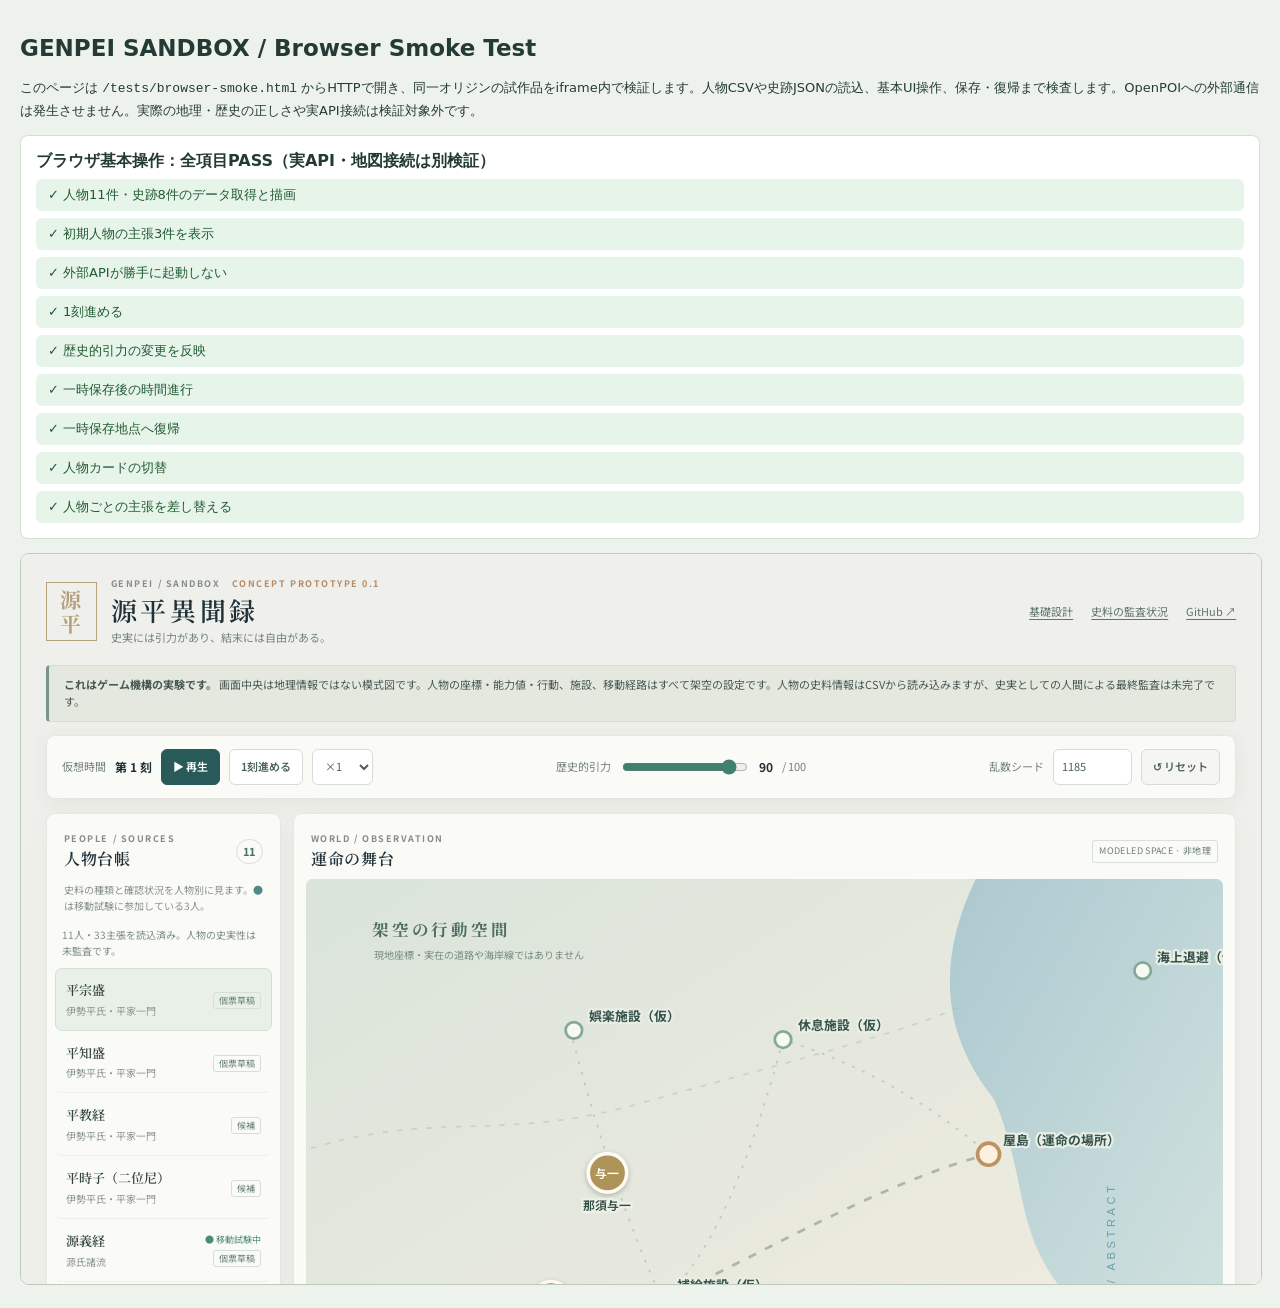
==== tests/browser-smoke.html @ fbd7275d "test: provide a self-contained browser smoke harness for prototype UI interactions" ====
<!doctype html>
<html lang="ja">
<head>
<meta charset="utf-8">
<meta name="viewport" content="width=device-width,initial-scale=1">
<title>源平異聞録 | Browser Smoke Test</title>
<style>
:root{font-family:system-ui,"Yu Gothic",sans-serif;color:#243b35;background:#eef2ec}
body{margin:0 auto;max-width:1280px;padding:20px}
h1{font-size:23px}p{font-size:13px;line-height:1.7}
#results{padding:15px;background:white;border:1px solid #d4dfd4;border-radius:8px;display:grid;gap:7px}
.result{padding:7px 12px;border-radius:6px;font-size:13px}
.pass{background:#e7f4ea;color:#205b32}.fail{background:#fff0eb;color:#8e3924}
iframe{width:100%;height:730px;margin-top:14px;border:1px solid #bdcbbd;border-radius:9px;background:#fff}
</style>
</head>
<body>
<h1>GENPEI SANDBOX / Browser Smoke Test</h1>
<p>このページは <code>/tests/browser-smoke.html</code> からHTTPで開き、同一オリジンの試作品をiframe内で検証します。人物CSVや史跡JSONの読込、基本UI操作、保存・復帰まで検査します。OpenPOIへの外部通信は発生させません。実際の地理・歴史の正しさや実API接続は検証対象外です。</p>
<div id="results" role="status" aria-live="polite">画面の読み込みとデータ取得を確認しています…</div>
<iframe id="preview" title="屋島篇ブラウザ試作" src="../prototype/"></iframe>
<script>
const output=document.querySelector("#results");
let failures=0;
function report(ok,title,explain=""){
 const row=document.createElement("div");
 row.className="result "+(ok?"pass":"fail");
 row.textContent=(ok?"✓ ":"× ")+title+(explain?"（"+explain+"）":"");
 output.append(row);
 if(!ok) failures++;
}
function delay(ms){return new Promise(resolve=>setTimeout(resolve,ms));}
async function until(fn, maxMs=8500){
 const start=Date.now();
 while(Date.now()-start<maxMs){if(fn())return true;await delay(150);}
 return false;
}
document.querySelector("#preview").addEventListener("load",async()=>{
 output.replaceChildren();
 const frame=document.querySelector("#preview");
 const doc=frame.contentDocument;
 if(!doc){report(false,"同一オリジンでiframeにアクセスできること");return;}
 const q=id=>doc.querySelector(id);
 const loaded=await until(()=>q("#people-list")?.querySelectorAll(".person-item").length===11 && q("#heritage-sites")?.children.length===8);
 report(loaded,"人物11件・史跡8件のデータ取得と描画");
 if(!loaded){report(false,"ブラウザ上の残りのUI操作","前提データを読めません");return;}
 report(q("#claims")?.querySelectorAll(".claim-card").length===3,"初期人物の主張3件を表示");
 report(q("#poi-status")?.textContent.includes("未取得"),"外部APIが勝手に起動しない");
 q("#step").click();
 report(q("#clock").textContent.includes("1 刻"),"1刻進める");
 q("#gravity").value="90";
 q("#gravity").dispatchEvent(new Event("input",{bubbles:true}));
 report(q("#gravity-value").textContent==="90","歴史的引力の変更を反映");
 q("#save").click();
 q("#step").click();
 report(q("#clock").textContent.includes("2 刻"),"一時保存後の時間進行");
 q("#restore").click();
 report(q("#clock").textContent.includes("1 刻"),"一時保存地点へ復帰");
 const next=q("#people-list .person-item");
 next.click();
 report(q("#person-title").textContent===next.querySelector(".person-name").textContent,"人物カードの切替");
 report(q("#claims").querySelectorAll(".claim-card").length===3,"人物ごとの主張を差し替える");
 const summary=document.createElement("strong");
 summary.textContent=failures===0?"ブラウザ基本操作：全項目PASS（実API・地図接続は別検証）":failures+"件の失敗があります";
 output.prepend(summary);
},{once:true});
</script>
</body>
</html>
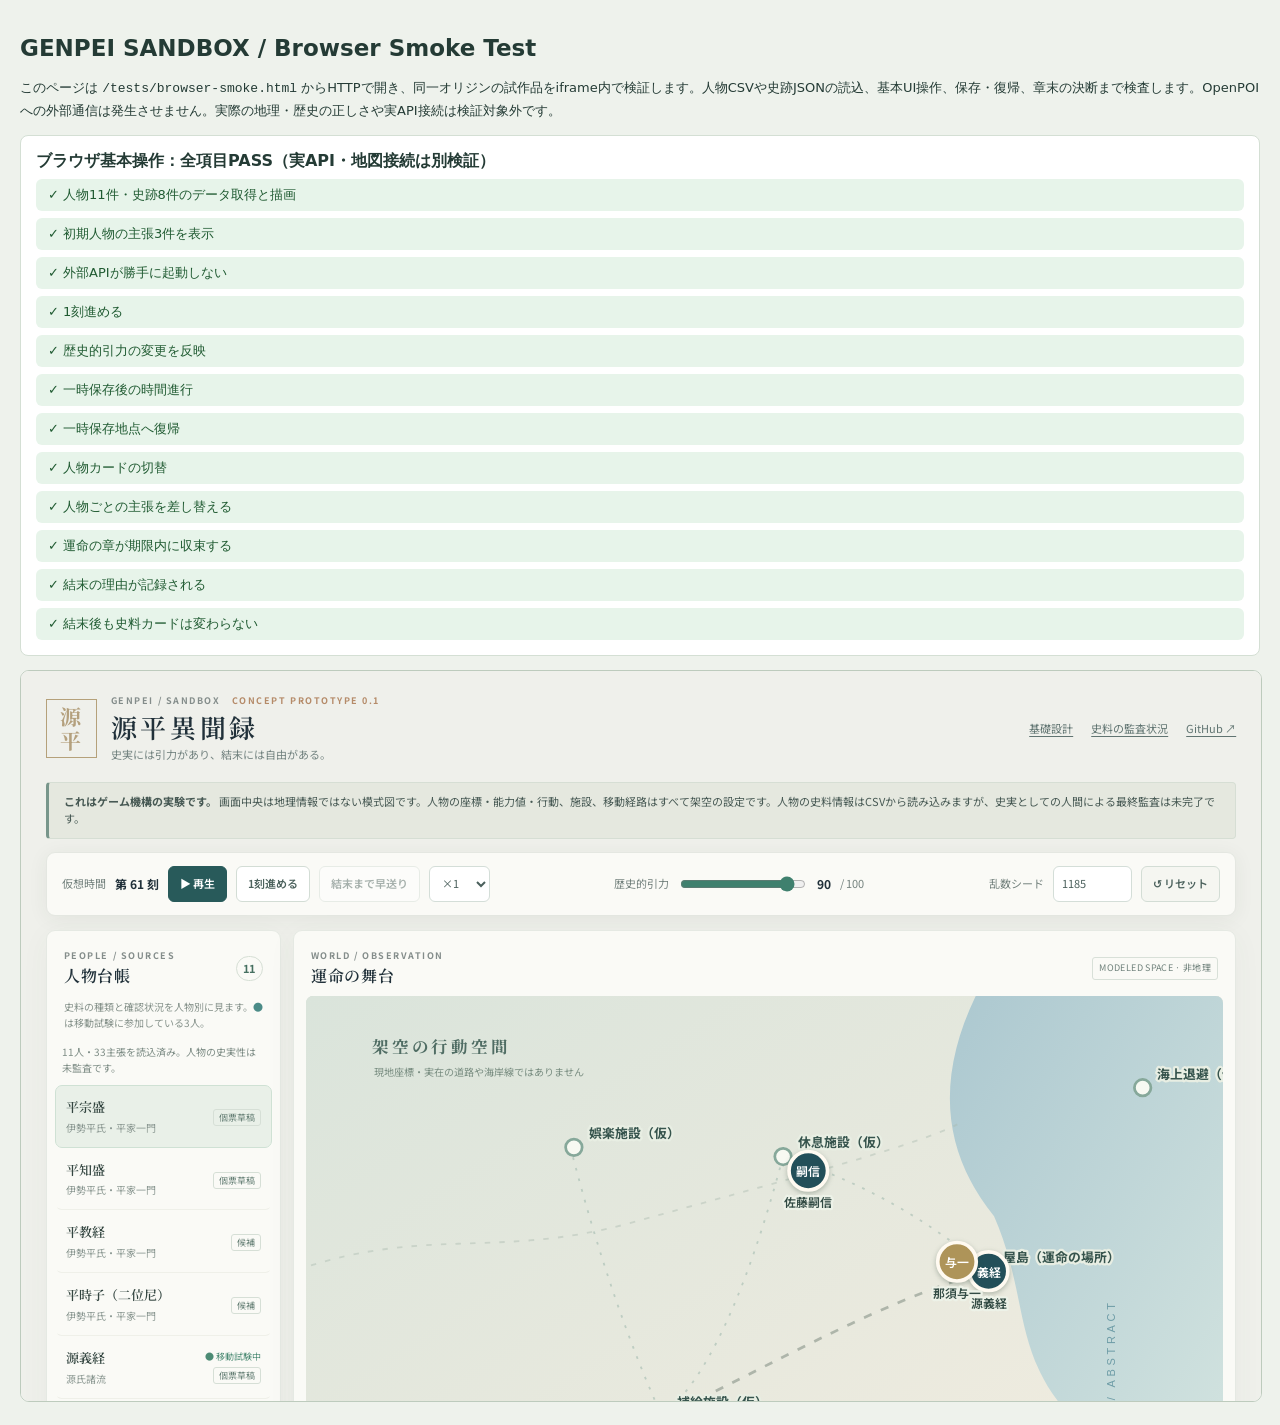
==== commit d6ede552: "test: extend published browser smoke page to validate causal fate endings" ====
--- a/tests/browser-smoke.html
+++ b/tests/browser-smoke.html
@@ -16,7 +16,7 @@
 </head>
 <body>
 <h1>GENPEI SANDBOX / Browser Smoke Test</h1>
-<p>このページは <code>/tests/browser-smoke.html</code> からHTTPで開き、同一オリジンの試作品をiframe内で検証します。人物CSVや史跡JSONの読込、基本UI操作、保存・復帰まで検査します。OpenPOIへの外部通信は発生させません。実際の地理・歴史の正しさや実API接続は検証対象外です。</p>
+<p>このページは <code>/tests/browser-smoke.html</code> からHTTPで開き、同一オリジンの試作品をiframe内で検証します。人物CSVや史跡JSONの読込、基本UI操作、保存・復帰、章末の決断まで検査します。OpenPOIへの外部通信は発生させません。実際の地理・歴史の正しさや実API接続は検証対象外です。</p>
 <div id="results" role="status" aria-live="polite">画面の読み込みとデータ取得を確認しています…</div>
 <iframe id="preview" title="屋島篇ブラウザ試作" src="../prototype/"></iframe>
 <script>
@@ -60,6 +60,10 @@
  next.click();
  report(q("#person-title").textContent===next.querySelector(".person-name").textContent,"人物カードの切替");
  report(q("#claims").querySelectorAll(".claim-card").length===3,"人物ごとの主張を差し替える");
+ q("#to-fate").click();
+ report(q("#fate-phase").textContent.includes("結末"),"運命の章が期限内に収束する");
+ report(q("#fate-reasons").querySelectorAll(".fate-reason").length>=2,"結末の理由が記録される");
+ report(q("#claims").querySelectorAll(".claim-card").length===3,"結末後も史料カードは変わらない");
  const summary=document.createElement("strong");
  summary.textContent=failures===0?"ブラウザ基本操作：全項目PASS（実API・地図接続は別検証）":failures+"件の失敗があります";
  output.prepend(summary);
